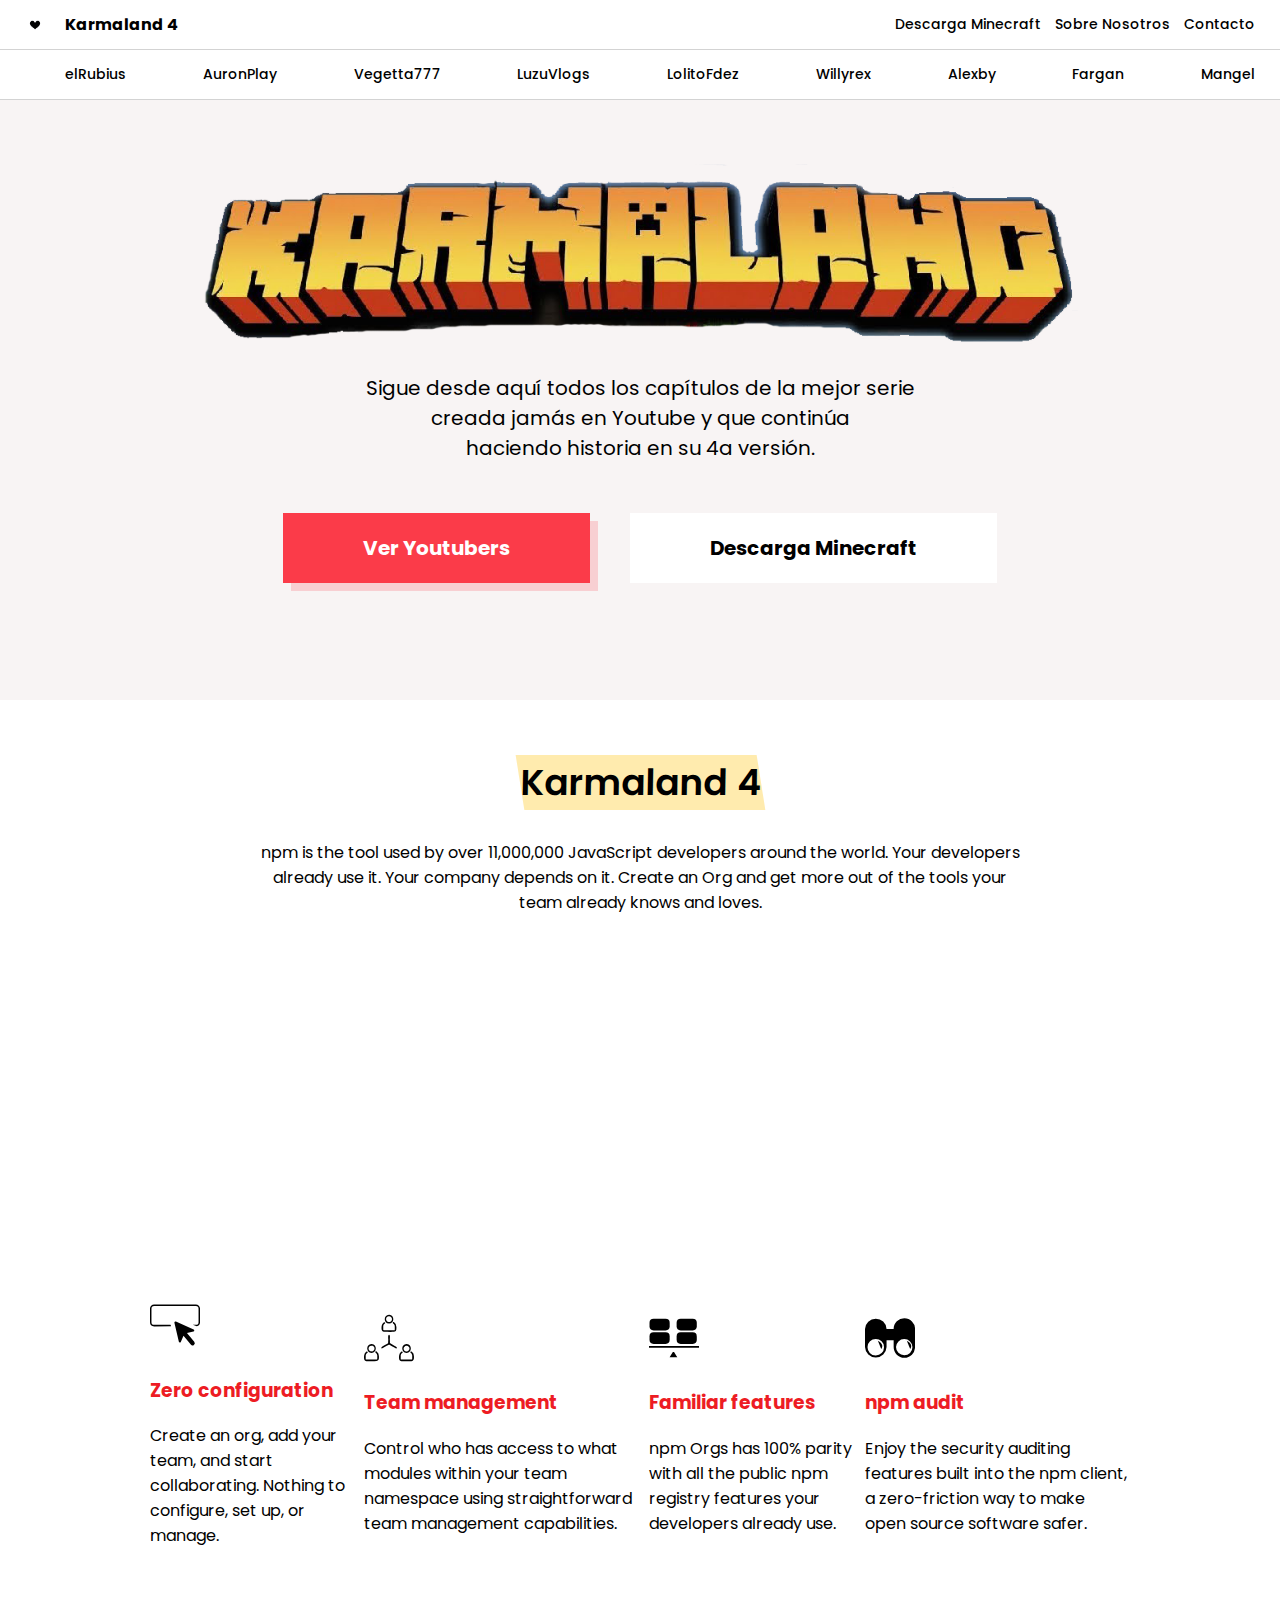
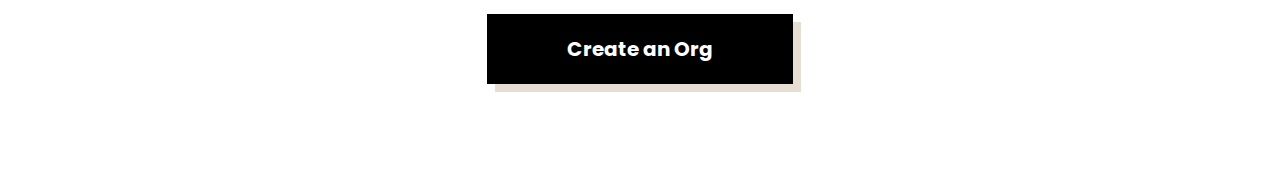
==== index.html @ 92a63b02 "creacionarchivos" ====
<!DOCTYPE html>
<html lang="en">
    <head>
        <link rel="stylesheet" href="./style.css">
        <meta charset="UTF-8">
        <title>Karmaland 4</title>
    </head>
    <body>
        <header>
            <div>
                <div>
                    <img class="blackHeart" src="./images/black-heart.png" alt="black heart">
                    <span><b> Karmaland 4 </b></span>
                </div>
                <nav>
                    <ul>
                        <li> <a href="#"> Descarga Minecraft </a> </li>
                        <li> <a href="#"> Sobre Nosotros </a> </li>
                        <li> <a href="#"> Contacto </a> </li>
                    </ul>
                </nav>
            </div>
            <div>
                <ul  id="menuintegrantes">
                    <li> <a href="#"> elRubius </a> </li>
                    <li> <a href="#"> AuronPlay </a> </li>
                    <li> <a href="#"> Vegetta777 </a> </li>
                    <li> <a href="#"> LuzuVlogs </a> </li>
                    <li> <a href="#"> LolitoFdez </a> </li>
                    <li> <a href="#"> Willyrex </a> </li>
                    <li> <a href="#"> Alexby </a> </li>
                    <li> <a href="#"> Fargan </a> </li>
                    <li> <a href="#"> Mangel </a> </li>
                 </ul>
            </div>
        </header>
        <section id="section1">
            <img class="karmaland-logo" src="./images/karmaland-titulo1.png" alt="karmaland-logo">
            <article>Sigue desde aquí todos los capítulos de la mejor serie<br> creada jamás en Youtube y que continúa<br> haciendo historia en su 4a versión.</article>
            <div>
                <a class="youtubers-btn" href="#">Ver Youtubers</a>
                <a class="descarga-btn" href="#">Descarga Minecraft</a>
             </div>
        </section>
        <section id="section2">
                <h1>Karmaland 4</h1>
                <article>npm is the tool used by over 11,000,000 JavaScript developers around the world. 
                    Your developers<br> already use it. Your company depends on it. Create an Org and get more 
                    out of the tools your<br> team already knows and loves.</article>
        </section>
        <section id="section3">
            <div>
                <div>
                    <img class="four-features" src="./images/zero-configuration.svg" alt="zero-configuration">
                    <h3>Zero configuration</h3>
                    <p>Create an org, add your team, and start collaborating. 
                        Nothing to configure, set up, or manage.</p>
                </div>
                <div>
                    <img class="four-features" src="./images/team-management.svg" alt="team-management">
                    <h3>Team management</h3>
                    <p>Control who has access to what modules within your team 
                        namespace using straightforward team management capabilities. </p>
                </div>
                <div>
                    <img class="four-features" src="./images/familiar-features.svg" alt="familiar-features">
                    <h3>Familiar features</h3>
                    <p>npm Orgs has 100% parity with all the public npm registry features
                        your developers already use. </p>
                </div>
                <div>
                    <img class="four-features" src="./images/npm-audit.svg" alt="npm-audit">
                    <h3>npm audit</h3>
                    <p>Enjoy the security auditing features built into the npm client, 
                        a zero-friction way to make open source software safer. </p>
                </div>
            </div>
            <a class="org-btn" href="#">Create an Org</a>
        </section>
    </body>
</html>
---- style.css ----
@import url('https://fonts.googleapis.com/css?family=Poppins');
@import url('https://fonts.googleapis.com/css?family=Fira+Mono&display=swap');

body {
  font-family: 'Poppins';
  margin: 0;
}

header > div {
    padding: 0 25px;
    display: flex;
    justify-content: space-between;
    align-items: center;
    border-bottom: 1px solid lightgray;
}
  
nav {
    width: 400px;
}
  
nav ul {
    list-style: none;
    display: flex;
    justify-content: space-between;
    align-items: center;
    font-size: .875rem;
    font-weight: 500;
}
  
nav a {
    text-decoration: none;
    color: black;
}

.karmaland-logo {
    width: 900px;
    margin-top: 60px;
    margin-bottom: 20px;
}

#menuintegrantes {
    width: 1200px;
    list-style: none;
    display: flex;
    justify-content: space-between;
    align-items: center;
    align-content: center;
    font-size: .875rem;
    font-weight: 500;
}

#menuintegrantes a {
    text-decoration: none;
    color: black;
}

#menuintegrantes a:hover {
    color: white;
    background-color: rgb(251, 59, 73);
    padding: 5px;
}

.blackHeart {
    width: 20px;
    margin-right: 1rem;
}


#section1 {
    height: 600px;
    display: flex;
    flex-direction: column;
    align-items: center;
    background-color: rgba(232,217,217,.3);
}

#section1 article {
    font-size: 20px;
    text-align: center;
    margin-bottom: 50px;;
}

#section1 h1 {
    font-size: 5rem;
    font-weight: 700;
}

#section1 > div {
    display: flex;
    flex-direction: row;
    align-content: space-between;
}

.youtubers-btn {
    text-decoration: none;
    background-color: rgb(251, 59, 73);
    box-shadow: rgba(251, 59, 73, 0.2) 8px 8px 0px;   
    color: white; 
    border: none;
    padding: 20px 80px;
    font-size: 1.25rem;
    font-weight: 700;
    margin-right: 40px;
}

.descarga-btn {
    text-decoration: none;   
    background-color: rgb(255, 255, 255);
    color: black; 
    border: none;
    padding: 20px 80px;
    font-size: 1.25rem;
    font-weight: 700;
}

#section2 {
    height: 600px;
    display: flex;
    flex-direction: column;
    align-items: center;
}

#section2 img {
    width: 250px;
    height: 250px;
    margin: 50px 0;
}

#section2 h1 {
    font-size: 2.25rem;
    font-weight: 600;
    background-color: rgba(255,204,53,.4);
    transform: skew(9deg,0deg);
    font-style: italic;
    margin: 55px 0 30px 0;
}

#section2 article {
    font-size: 16px;
    text-align: center;
    margin-bottom: 150px;;
}

#section3 {
    display: flex;
    flex-direction: column;
    align-items: center;
}

#section3 > div {
    display: flex;
    flex-direction: row;
    align-items: center;
    margin: 0 150px;
}

#section3 img {
    width: 50px;
    height: 50px;
}

#section3 > div > div > h3 {
    color: #ED1C24;
}

.org-btn {
    text-decoration: none;
    background-color: black;
    box-shadow: 8px 8px 0 rgba(128,83,35,.2); 
    color: white; 
    border: none;
    padding: 20px 80px;
    font-size: 1.25rem;
    font-weight: 700;
    margin-bottom: 100px;
    margin-top: 50px;
}

#player-auron {
    margin: auto;   
    width: 60%;
    padding-top: 20px;
}
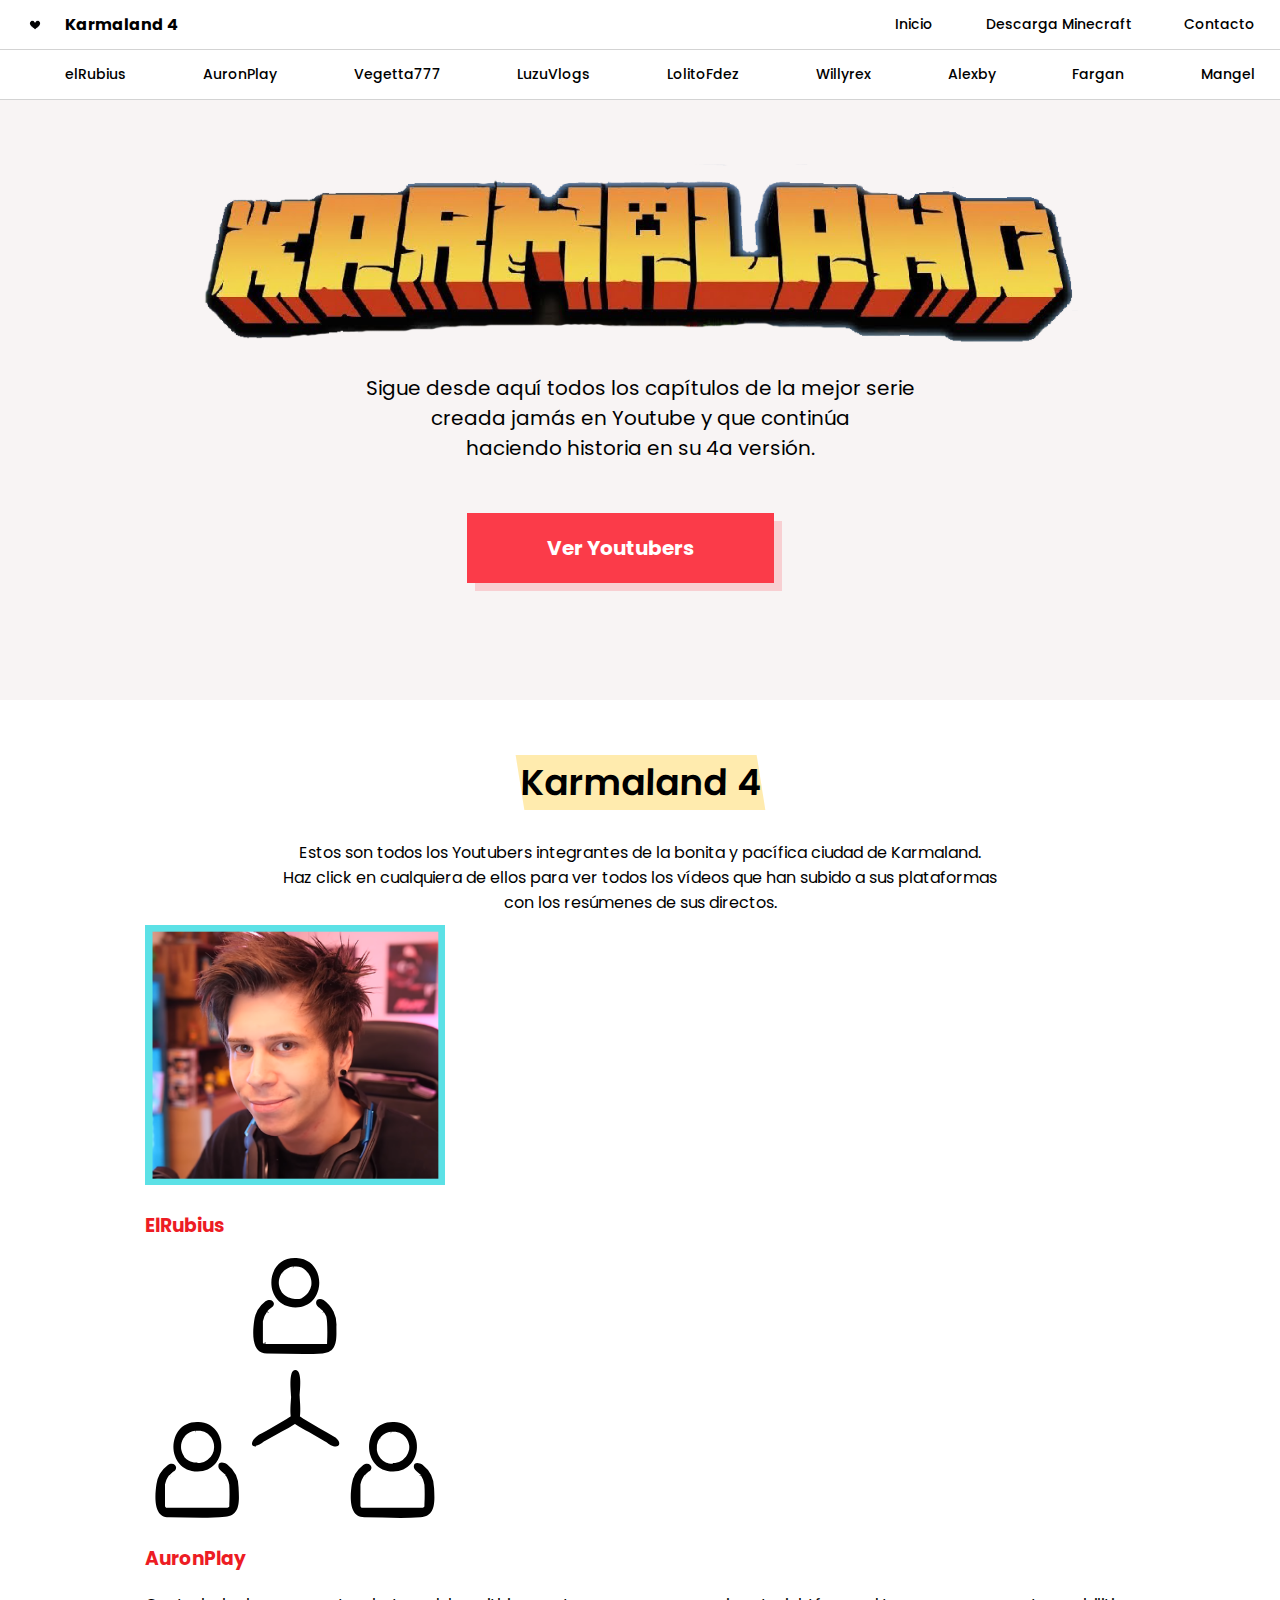
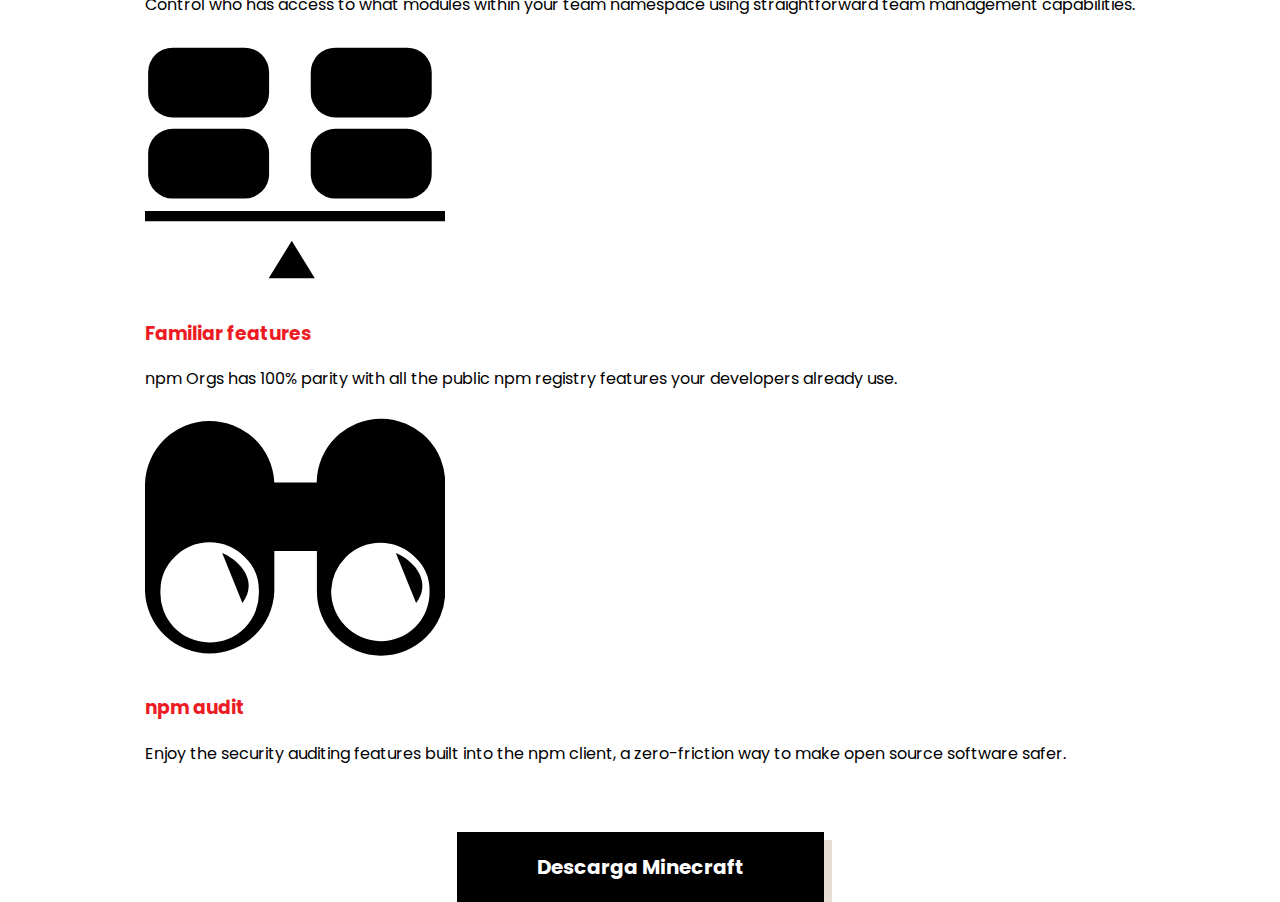
==== commit 461db543: "cambios" ====
--- a/index.html
+++ b/index.html
@@ -10,27 +10,27 @@
             <div>
                 <div>
                     <img class="blackHeart" src="./images/black-heart.png" alt="black heart">
-                    <span><b> Karmaland 4 </b></span>
+                    <span><b> Karmaland 4 </b></a></span>
                 </div>
                 <nav>
                     <ul>
-                        <li> <a href="#"> Descarga Minecraft </a> </li>
-                        <li> <a href="#"> Sobre Nosotros </a> </li>
-                        <li> <a href="#"> Contacto </a> </li>
+                        <li> <a href="./index.html"> Inicio </a> </li>
+                        <li> <a href="https://www.minecraft.net/es-es/" target="_blank"> Descarga Minecraft </a> </li>
+                        <li> <a href="./contacto.html"> Contacto </a> </li>
                     </ul>
                 </nav>
             </div>
             <div>
-                <ul  id="menuintegrantes">
-                    <li> <a href="#"> elRubius </a> </li>
-                    <li> <a href="#"> AuronPlay </a> </li>
-                    <li> <a href="#"> Vegetta777 </a> </li>
-                    <li> <a href="#"> LuzuVlogs </a> </li>
-                    <li> <a href="#"> LolitoFdez </a> </li>
-                    <li> <a href="#"> Willyrex </a> </li>
-                    <li> <a href="#"> Alexby </a> </li>
-                    <li> <a href="#"> Fargan </a> </li>
-                    <li> <a href="#"> Mangel </a> </li>
+                <ul id="menuintegrantes">
+                    <li> <a href="./elrubius.html"> elRubius </a> </li>
+                    <li> <a href="./auronplay.html"> AuronPlay </a> </li>
+                    <li> <a href="./vegetta.html"> Vegetta777 </a> </li>
+                    <li> <a href="./luzu.html"> LuzuVlogs </a> </li>
+                    <li> <a href="./lolito.html"> LolitoFdez </a> </li>
+                    <li> <a href="./willyrex.html"> Willyrex </a> </li>
+                    <li> <a href="./alexby.html"> Alexby </a> </li>
+                    <li> <a href="./fargan.html"> Fargan </a> </li>
+                    <li> <a href="./mangel.html"> Mangel </a> </li>
                  </ul>
             </div>
         </header>
@@ -38,27 +38,20 @@
             <img class="karmaland-logo" src="./images/karmaland-titulo1.png" alt="karmaland-logo">
             <article>Sigue desde aquí todos los capítulos de la mejor serie<br> creada jamás en Youtube y que continúa<br> haciendo historia en su 4a versión.</article>
             <div>
-                <a class="youtubers-btn" href="#">Ver Youtubers</a>
-                <a class="descarga-btn" href="#">Descarga Minecraft</a>
+                <a class="youtubers-btn" href="#section2">Ver Youtubers</a>
              </div>
         </section>
         <section id="section2">
-                <h1>Karmaland 4</h1>
-                <article>npm is the tool used by over 11,000,000 JavaScript developers around the world. 
-                    Your developers<br> already use it. Your company depends on it. Create an Org and get more 
-                    out of the tools your<br> team already knows and loves.</article>
-        </section>
-        <section id="section3">
+            <h1>Karmaland 4</h1>
+            <article>Estos son todos los Youtubers integrantes de la bonita y pacífica ciudad de Karmaland.<br> Haz click en cualquiera de ellos para ver todos los vídeos que han subido a sus plataformas <br> con los resúmenes de sus directos.</article>
             <div>
                 <div>
-                    <img class="four-features" src="./images/zero-configuration.svg" alt="zero-configuration">
-                    <h3>Zero configuration</h3>
-                    <p>Create an org, add your team, and start collaborating. 
-                        Nothing to configure, set up, or manage.</p>
+                    <img class="caretos" src="./images/elrubius-homepage.png" alt="elrubius-karmaland">
+                    <h3>ElRubius</h3>
                 </div>
                 <div>
                     <img class="four-features" src="./images/team-management.svg" alt="team-management">
-                    <h3>Team management</h3>
+                    <h3>AuronPlay</h3>
                     <p>Control who has access to what modules within your team 
                         namespace using straightforward team management capabilities. </p>
                 </div>
@@ -75,7 +68,7 @@
                         a zero-friction way to make open source software safer. </p>
                 </div>
             </div>
-            <a class="org-btn" href="#">Create an Org</a>
+            <a class="org-btn" href="#">Descarga Minecraft</a>
         </section>
     </body>
 </html>
--- a/style.css
+++ b/style.css
@@ -56,6 +56,12 @@
 
 #menuintegrantes a:hover {
     color: white;
+    background-color: rgb(251, 59, 73);
+    padding: 5px;
+}
+
+.selected {
+    color: white !important;
     background-color: rgb(251, 59, 73);
     padding: 5px;
 }
@@ -120,12 +126,6 @@
     align-items: center;
 }
 
-#section2 img {
-    width: 250px;
-    height: 250px;
-    margin: 50px 0;
-}
-
 #section2 h1 {
     font-size: 2.25rem;
     font-weight: 600;
@@ -138,7 +138,7 @@
 #section2 article {
     font-size: 16px;
     text-align: center;
-    margin-bottom: 150px;;
+    margin-bottom: 10px;;
 }
 
 #section3 {
@@ -148,18 +148,18 @@
 }
 
 #section3 > div {
-    display: flex;
+/*    display: flex;
     flex-direction: row;
     align-items: center;
-    margin: 0 150px;
+    margin: 0 150px;*/
 }
 
-#section3 img {
-    width: 50px;
-    height: 50px;
+#section2 img {
+    width: 300px;
+    height: 260px;
 }
 
-#section3 > div > div > h3 {
+#section2 > div > div > h3 {
     color: #ED1C24;
 }
 
@@ -176,8 +176,13 @@
     margin-top: 50px;
 }
 
-#player-auron {
+#player-embed {
     margin: auto;   
-    width: 60%;
+    width: 70%;
     padding-top: 20px;
-}+}
+
+#player-embed > div > h1 {
+    text-align: center;
+}
+
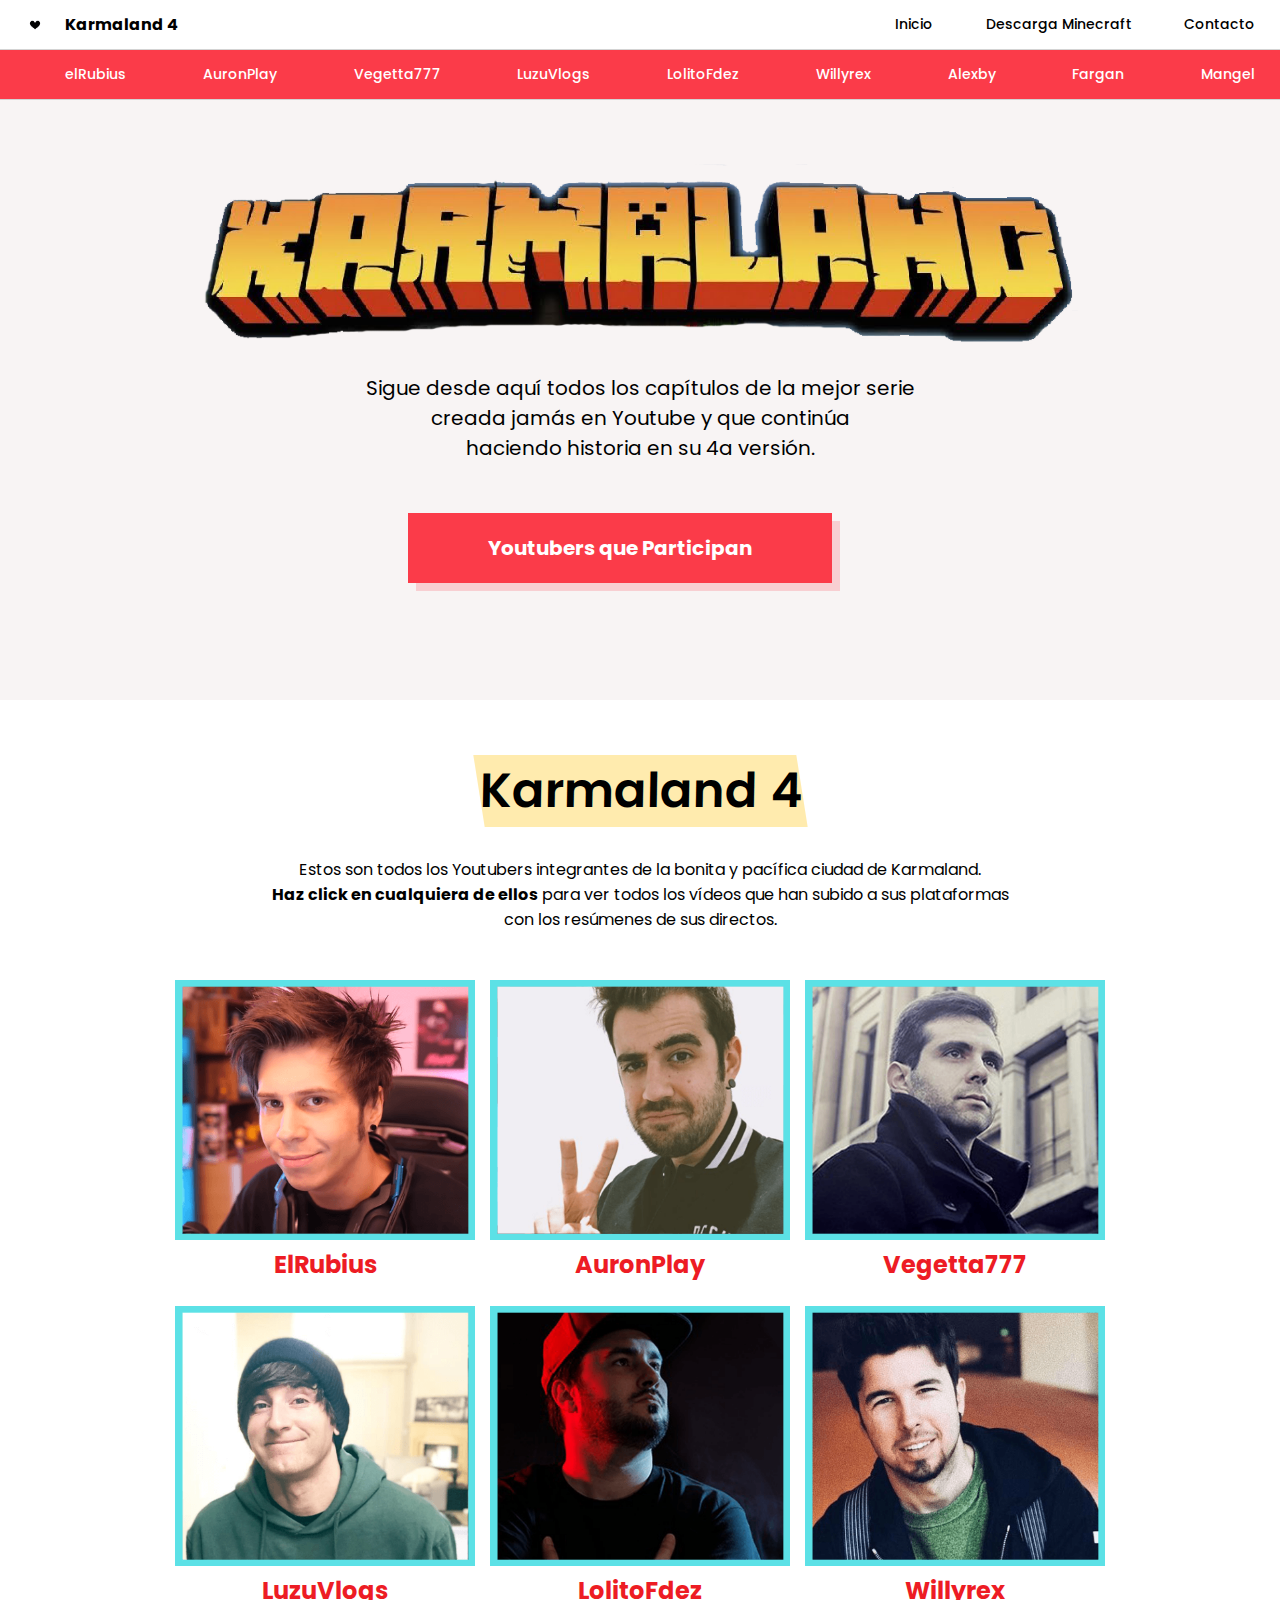
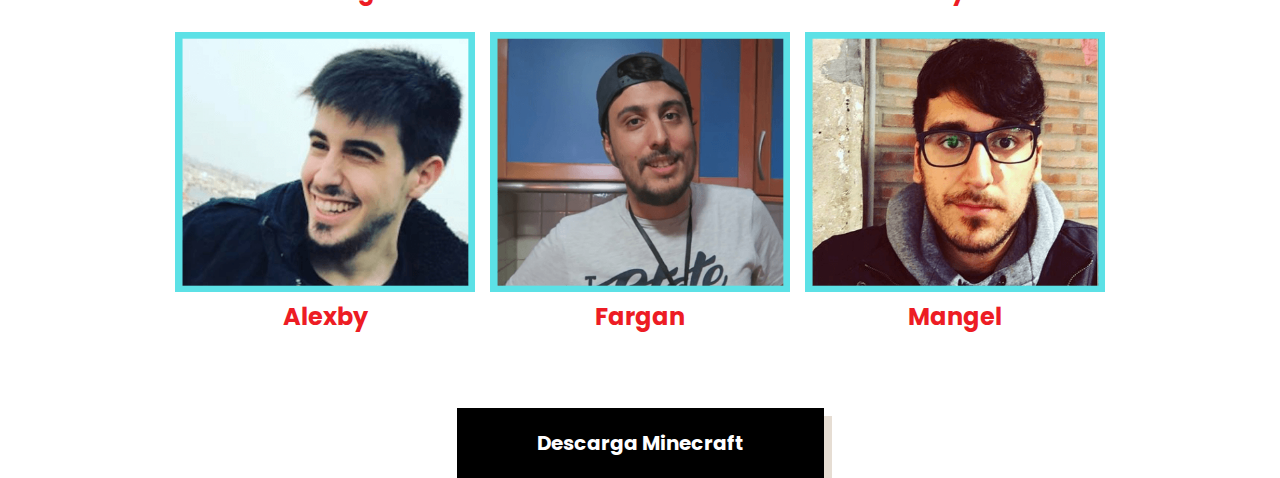
==== commit bd941a58: "mascambios" ====
--- a/index.html
+++ b/index.html
@@ -10,7 +10,7 @@
             <div>
                 <div>
                     <img class="blackHeart" src="./images/black-heart.png" alt="black heart">
-                    <span><b> Karmaland 4 </b></a></span>
+                    <span><b><a href="./index.html"> Karmaland 4 </a>	</b></span>
                 </div>
                 <nav>
                     <ul>
@@ -20,7 +20,7 @@
                     </ul>
                 </nav>
             </div>
-            <div>
+            <div id="segundomenu">
                 <ul id="menuintegrantes">
                     <li> <a href="./elrubius.html"> elRubius </a> </li>
                     <li> <a href="./auronplay.html"> AuronPlay </a> </li>
@@ -38,38 +38,72 @@
             <img class="karmaland-logo" src="./images/karmaland-titulo1.png" alt="karmaland-logo">
             <article>Sigue desde aquí todos los capítulos de la mejor serie<br> creada jamás en Youtube y que continúa<br> haciendo historia en su 4a versión.</article>
             <div>
-                <a class="youtubers-btn" href="#section2">Ver Youtubers</a>
+                <a class="youtubers-btn" href="#section2">Youtubers que Participan</a>
              </div>
         </section>
         <section id="section2">
             <h1>Karmaland 4</h1>
-            <article>Estos son todos los Youtubers integrantes de la bonita y pacífica ciudad de Karmaland.<br> Haz click en cualquiera de ellos para ver todos los vídeos que han subido a sus plataformas <br> con los resúmenes de sus directos.</article>
+            <article>Estos son todos los Youtubers integrantes de la bonita y pacífica ciudad de Karmaland.<br> <b>Haz click en cualquiera de ellos</b> para ver todos los vídeos que han subido a sus plataformas <br> con los resúmenes de sus directos.</article>
             <div>
-                <div>
-                    <img class="caretos" src="./images/elrubius-homepage.png" alt="elrubius-karmaland">
-                    <h3>ElRubius</h3>
-                </div>
-                <div>
-                    <img class="four-features" src="./images/team-management.svg" alt="team-management">
-                    <h3>AuronPlay</h3>
-                    <p>Control who has access to what modules within your team 
-                        namespace using straightforward team management capabilities. </p>
-                </div>
-                <div>
-                    <img class="four-features" src="./images/familiar-features.svg" alt="familiar-features">
-                    <h3>Familiar features</h3>
-                    <p>npm Orgs has 100% parity with all the public npm registry features
-                        your developers already use. </p>
-                </div>
-                <div>
-                    <img class="four-features" src="./images/npm-audit.svg" alt="npm-audit">
-                    <h3>npm audit</h3>
-                    <p>Enjoy the security auditing features built into the npm client, 
-                        a zero-friction way to make open source software safer. </p>
-                </div>
+            	<a href="./elrubius.html">
+	                <div>
+	                    <img class="caretos" src="./images/elrubius-homepage.png" alt="elrubius-karmaland">
+	                    <h3>ElRubius</h3>
+	                </div>
+            	</a>
+            	<a href="./auronplay.html">
+	                <div>
+	                    <img class="caretos" src="./images/auron-homepage.png" alt="auronplay-karmaland">
+	                    <h3>AuronPlay</h3>
+	                </div>
+            	</a>
+            	<a href="./vegetta.html">
+	                <div>
+	                    <img class="caretos" src="./images/vegetta-homepage.png" alt="vegetta777-karmaland">
+	                    <h3>Vegetta777</h3>
+	                </div>
+                </a>
+            	<a href="./luzu.html">
+	                <div>
+	                    <img class="caretos" src="./images/luzu-homepage.png" alt="luzuvlogs-karmaland">
+	                    <h3>LuzuVlogs</h3>
+	                </div>
+                </a>
+            	<a href="./lolito.html">
+	                <div>
+	                    <img class="caretos" src="./images/lolito-homepage.png" alt="lolito-karmaland">
+	                    <h3>LolitoFdez</h3>
+	                </div>
+                </a>
+            	<a href="./willyrex.html">
+	                <div>
+	                    <img class="caretos" src="./images/willyrex-homepage.png" alt="willyrex-karmaland">
+	                    <h3>Willyrex</h3>
+	                </div>
+                </a>
+            	<a href="./alexby.html">
+	                <div>
+	                    <img class="caretos" src="./images/alexby-homepage.png" alt="alexby-karmaland">
+	                    <h3>Alexby</h3>
+	                </div>
+                </a>
+            	<a href="./fargan.html">
+	                <div>
+	                    <img class="caretos" src="./images/fargan-homepage.png" alt="fargan-karmaland">
+	                    <h3>Fargan</h3>
+	                </div>
+                </a>
+            	<a href="./mangel.html">
+	                <div>
+	                    <img class="caretos" src="./images/mangel-homepage.png" alt="mangel-karmaland">
+	                    <h3>Mangel</h3>
+	                </div>
+                </a>
             </div>
             <a class="org-btn" href="#">Descarga Minecraft</a>
         </section>
+<!--         <section id="section3">
+        </section> -->
     </body>
 </html>
 
--- a/style.css
+++ b/style.css
@@ -12,6 +12,11 @@
     justify-content: space-between;
     align-items: center;
     border-bottom: 1px solid lightgray;
+}
+
+header div div a {
+    text-decoration: none;
+    color: black;
 }
   
 nav {
@@ -38,6 +43,10 @@
     margin-bottom: 20px;
 }
 
+#segundomenu {
+    background-color: rgb(251, 59, 73);
+}
+
 #menuintegrantes {
     width: 1200px;
     list-style: none;
@@ -51,25 +60,24 @@
 
 #menuintegrantes a {
     text-decoration: none;
-    color: black;
+    color: white;
 }
 
 #menuintegrantes a:hover {
-    color: white;
-    background-color: rgb(251, 59, 73);
-    padding: 5px;
+    background-color: #34495e;
+    padding: 15px;
 }
 
 .selected {
-    color: white !important;
-    background-color: rgb(251, 59, 73);
-    padding: 5px;
+    background-color: #34495e;
+    padding: 15px;
 }
 
 .blackHeart {
     width: 20px;
     margin-right: 1rem;
 }
+
 
 
 #section1 {
@@ -127,7 +135,7 @@
 }
 
 #section2 h1 {
-    font-size: 2.25rem;
+    font-size: 3rem;
     font-weight: 600;
     background-color: rgba(255,204,53,.4);
     transform: skew(9deg,0deg);
@@ -141,26 +149,29 @@
     margin-bottom: 10px;;
 }
 
-#section3 {
-    display: flex;
-    flex-direction: column;
-    align-items: center;
-}
-
-#section3 > div {
-/*    display: flex;
-    flex-direction: row;
-    align-items: center;
-    margin: 0 150px;*/
-}
-
 #section2 img {
     width: 300px;
     height: 260px;
 }
 
-#section2 > div > div > h3 {
+#section2 > div {
+    margin-top: 3%;
+    width: 75%;
+    display: flex;
+    flex-direction: row;
+    flex-wrap: wrap;
+    justify-content: space-evenly;
+}
+
+#section2 > div > a {
+    text-decoration: none;
+}
+
+#section2 > div > a > div > h3 {
+    font-size: 1.5rem;
     color: #ED1C24;
+    text-align: center;
+    margin-top: 0px;
 }
 
 .org-btn {
@@ -186,3 +197,10 @@
     text-align: center;
 }
 
+#section3 {
+    height: 600px;
+    background-image: url("./images/karmaland-home2.jpg");
+    background-repeat: no-repeat;
+    background-size: 100%;
+}
+
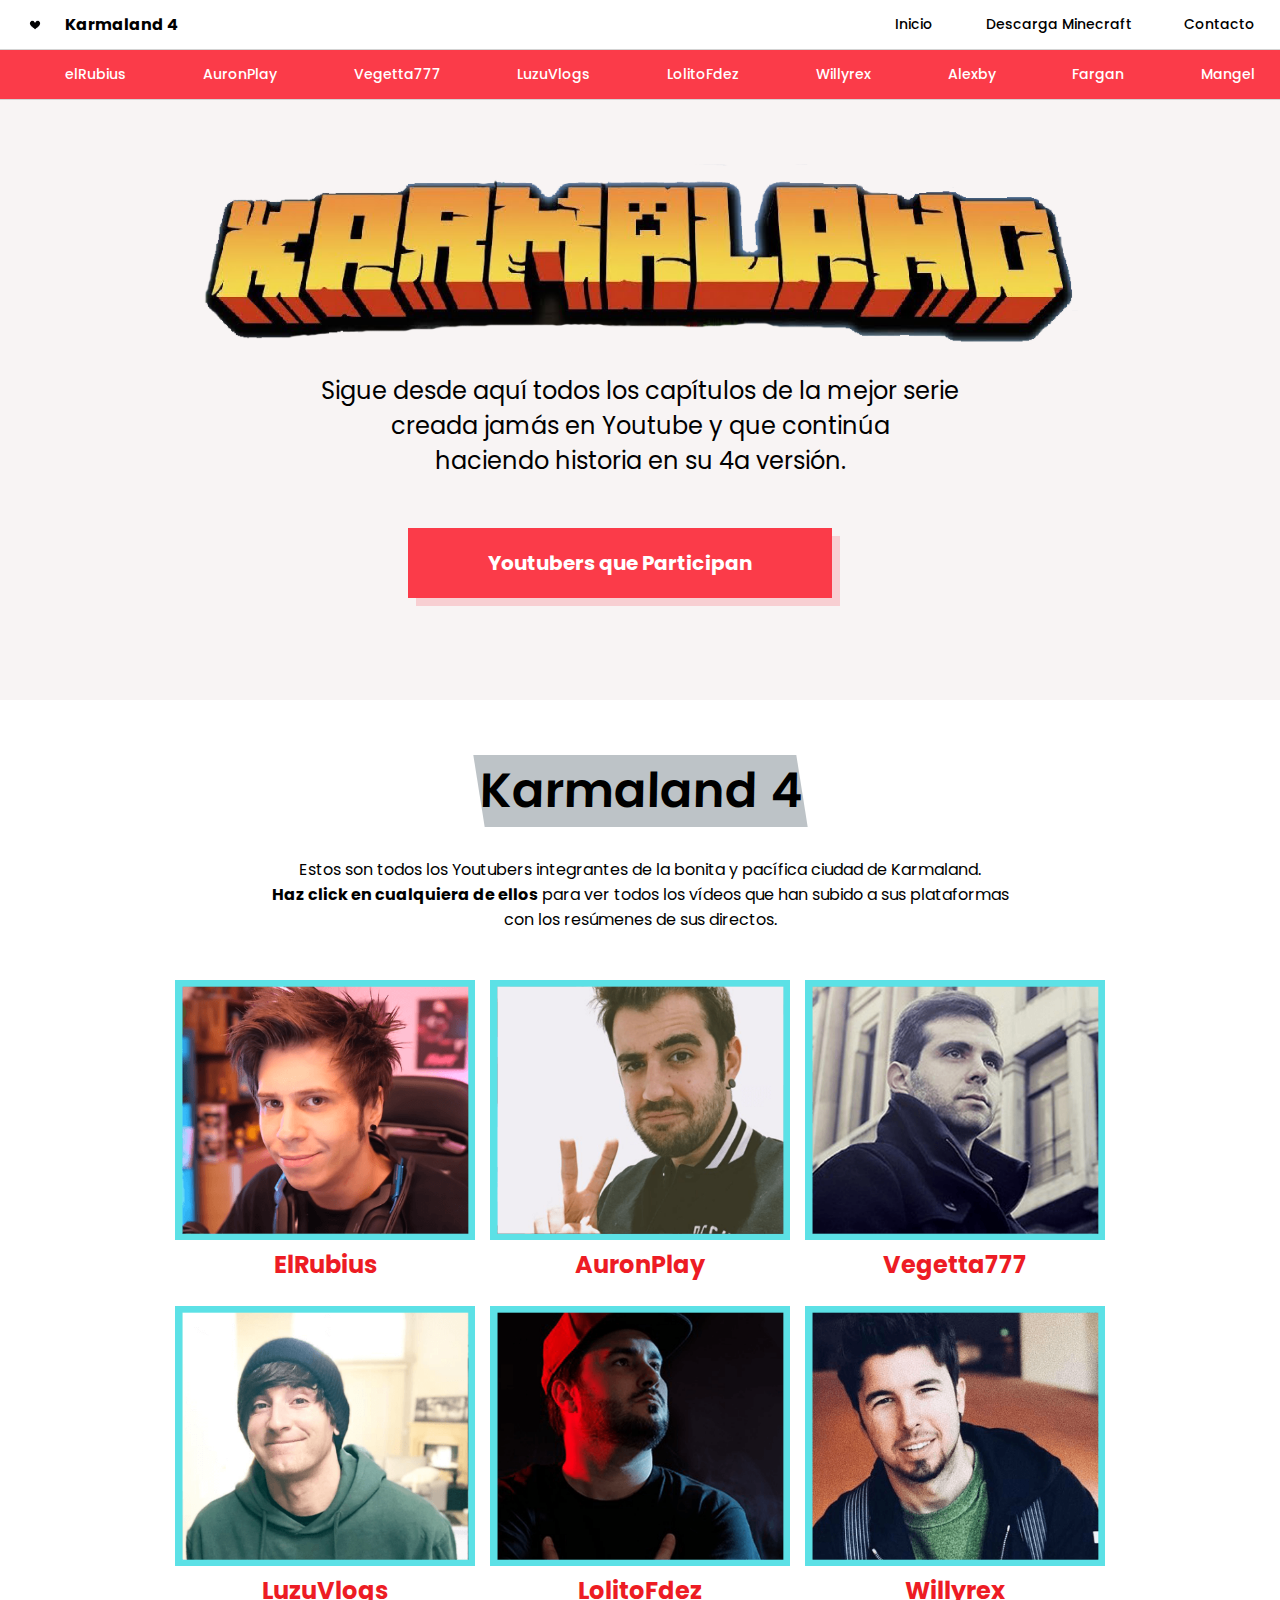
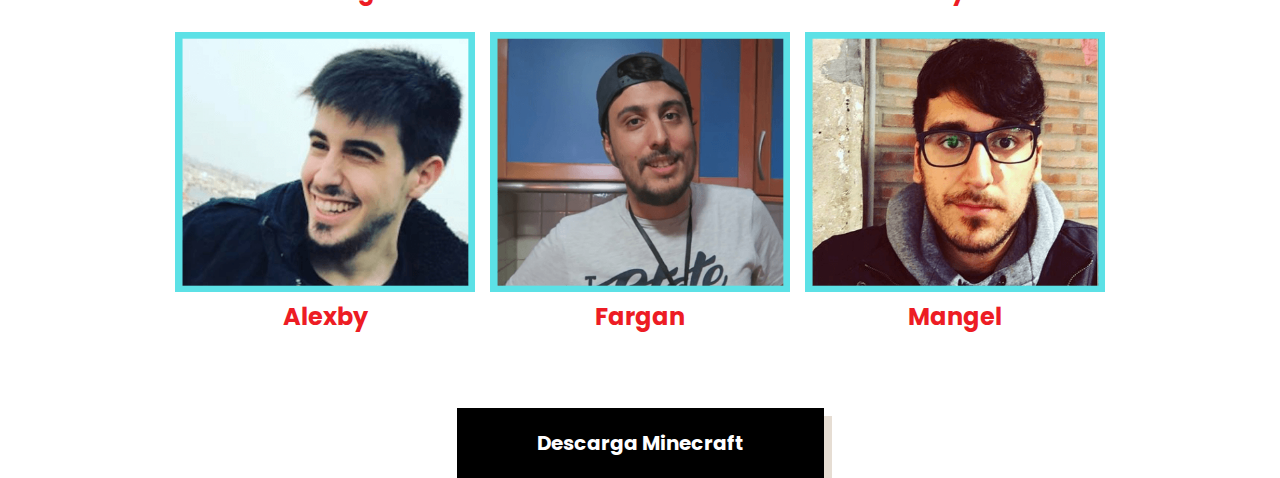
==== commit 8e6cf982: "mas cosas" ====
--- a/index.html
+++ b/index.html
@@ -105,6 +105,7 @@
 <!--         <section id="section3">
         </section> -->
     </body>
+    <script src="./script.js"></script>
 </html>
 
 
--- a/style.css
+++ b/style.css
@@ -78,8 +78,6 @@
     margin-right: 1rem;
 }
 
-
-
 #section1 {
     height: 600px;
     display: flex;
@@ -89,9 +87,11 @@
 }
 
 #section1 article {
-    font-size: 20px;
-    text-align: center;
-    margin-bottom: 50px;;
+    font-size: 1.5rem;
+    text-align: center;
+    margin-bottom: 50px;
+    margin-right:25px; 
+    margin-left:25px;
 }
 
 #section1 h1 {
@@ -137,7 +137,7 @@
 #section2 h1 {
     font-size: 3rem;
     font-weight: 600;
-    background-color: rgba(255,204,53,.4);
+    background-color: #bdc3c7;
     transform: skew(9deg,0deg);
     font-style: italic;
     margin: 55px 0 30px 0;
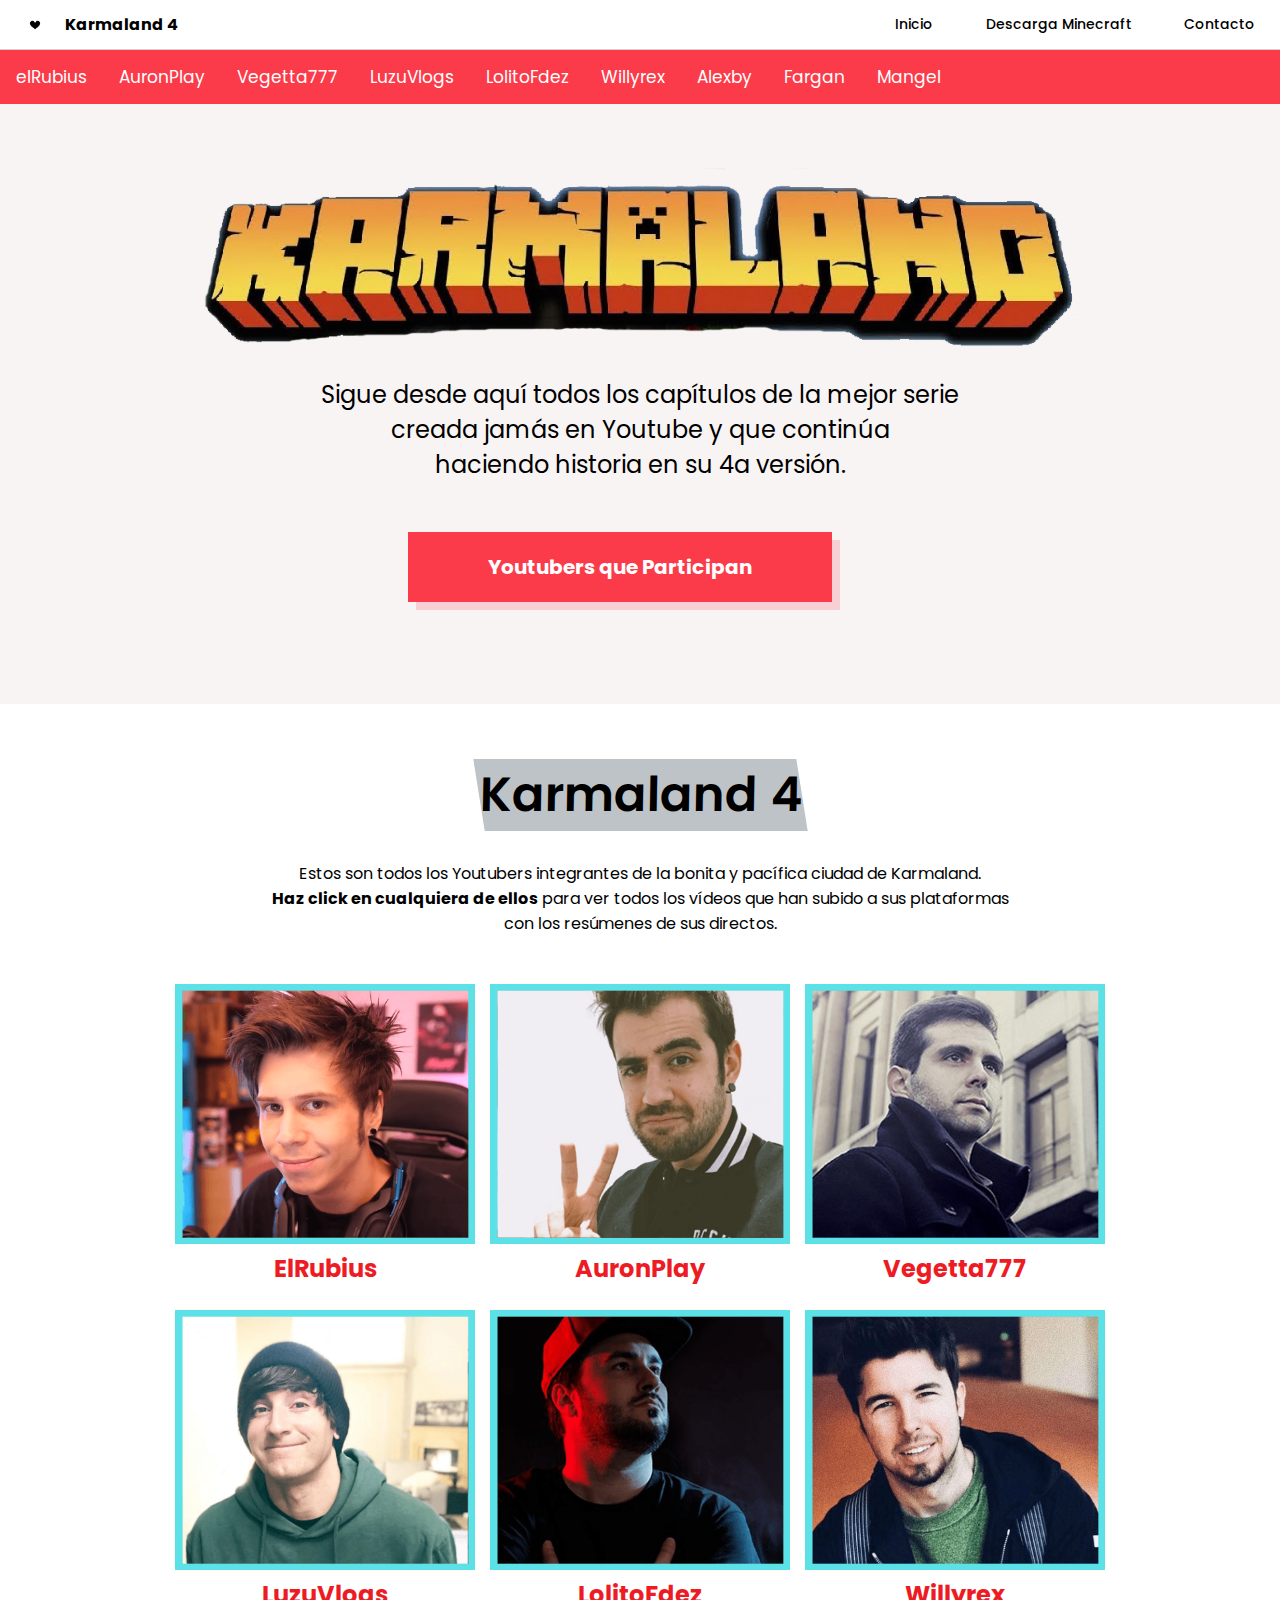
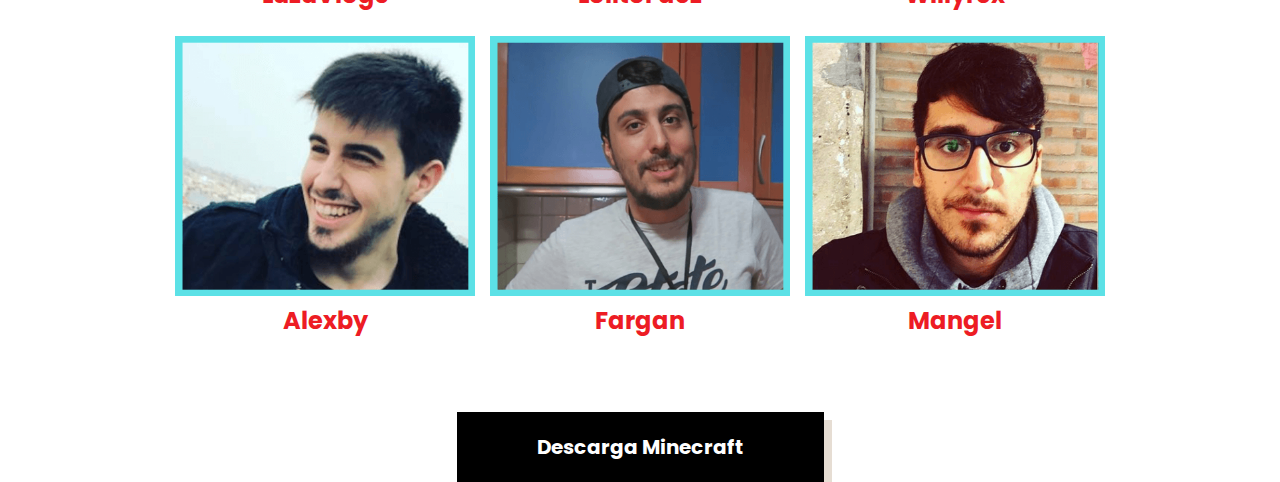
==== commit 061b4c10: "pagsyoutubers" ====
--- a/index.html
+++ b/index.html
@@ -1,13 +1,15 @@
 <!DOCTYPE html>
 <html lang="en">
     <head>
+    	<meta name="viewport" content="width=device-width, initial-scale=1">
         <link rel="stylesheet" href="./style.css">
+        <link rel="stylesheet" href="https://cdnjs.cloudflare.com/ajax/libs/font-awesome/4.7.0/css/font-awesome.min.css">
         <meta charset="UTF-8">
         <title>Karmaland 4</title>
     </head>
     <body>
         <header>
-            <div>
+            <div id="primermenu">
                 <div>
                     <img class="blackHeart" src="./images/black-heart.png" alt="black heart">
                     <span><b><a href="./index.html"> Karmaland 4 </a>	</b></span>
@@ -20,18 +22,19 @@
                     </ul>
                 </nav>
             </div>
-            <div id="segundomenu">
-                <ul id="menuintegrantes">
-                    <li> <a href="./elrubius.html"> elRubius </a> </li>
-                    <li> <a href="./auronplay.html"> AuronPlay </a> </li>
-                    <li> <a href="./vegetta.html"> Vegetta777 </a> </li>
-                    <li> <a href="./luzu.html"> LuzuVlogs </a> </li>
-                    <li> <a href="./lolito.html"> LolitoFdez </a> </li>
-                    <li> <a href="./willyrex.html"> Willyrex </a> </li>
-                    <li> <a href="./alexby.html"> Alexby </a> </li>
-                    <li> <a href="./fargan.html"> Fargan </a> </li>
-                    <li> <a href="./mangel.html"> Mangel </a> </li>
-                 </ul>
+            <div class="youtube-nav" id="segundomenu">
+                    <a href="./elrubius.html"> elRubius </a> 
+                    <a href="./auronplay.html"> AuronPlay </a> 
+                    <a href="./vegetta.html"> Vegetta777 </a> 
+                    <a href="./luzu.html"> LuzuVlogs </a> 
+                    <a href="./lolito.html"> LolitoFdez </a> 
+                    <a href="./willyrex.html"> Willyrex </a> 
+                    <a href="./alexby.html"> Alexby </a> 
+                    <a href="./fargan.html"> Fargan </a> 
+                    <a href="./mangel.html"> Mangel </a> 
+                    <a href="javascript:void(0);" class="icon" onclick="myFunction()">
+					   <i class="fa fa-bars"></i>
+					</a>
             </div>
         </header>
         <section id="section1">
@@ -105,6 +108,16 @@
 <!--         <section id="section3">
         </section> -->
     </body>
+<!--     <script type="text/javascript">
+			  function myFunction() {
+			  var x = document.getElementById("segundomenu");
+			  if (x.className === "youtube-nav") {
+			    x.className += "responsive";
+			  } else {
+			    x.className = "youtube-nav";
+			  }
+			}
+    </script> -->
     <script src="./script.js"></script>
 </html>
 
--- a/style.css
+++ b/style.css
@@ -1,12 +1,16 @@
 @import url('https://fonts.googleapis.com/css?family=Poppins');
 @import url('https://fonts.googleapis.com/css?family=Fira+Mono&display=swap');
+
+@-ms-viewport{
+  width: device-width;
+}
 
 body {
   font-family: 'Poppins';
   margin: 0;
 }
 
-header > div {
+#primermenu {
     padding: 0 25px;
     display: flex;
     justify-content: space-between;
@@ -43,34 +47,56 @@
     margin-bottom: 20px;
 }
 
-#segundomenu {
+.youtube-nav {
     background-color: rgb(251, 59, 73);
-}
-
-#menuintegrantes {
-    width: 1200px;
-    list-style: none;
-    display: flex;
-    justify-content: space-between;
-    align-items: center;
-    align-content: center;
-    font-size: .875rem;
-    font-weight: 500;
-}
-
-#menuintegrantes a {
-    text-decoration: none;
-    color: white;
-}
-
-#menuintegrantes a:hover {
+    overflow: hidden;
+}
+
+.youtube-nav a {
+  float: left;
+  display: block;
+  color: white;
+  text-align: center;
+  padding: 14px 16px;
+  text-decoration: none;
+  font-size: 17px;
+}
+
+.youtube-nav a:hover {
     background-color: #34495e;
     padding: 15px;
+}
+
+.youtube-nav .icon {
+  display: none;
 }
 
 .selected {
     background-color: #34495e;
     padding: 15px;
+}
+
+/* When the screen is less than 600 pixels wide, Show the link that contains should open and close the topnav (.icon) */
+@media screen and (max-width: 800px) {
+  .youtube-nav .icon {
+    float: right;
+    display: block;
+  }
+}
+
+/* The "responsive" class is added to the topnav with JavaScript when the user clicks on the icon. This class makes the topnav look good on small screens (display the links vertically instead of horizontally) */
+@media screen and (max-width: 800px) {
+  .youtube-nav.responsive {position: relative;}
+  .youtube-nav.responsive a.icon {
+    position: absolute;
+    right: 0;
+    top: 0;
+  }
+  .youtube-nav.responsive a {
+    float: none;
+    display: block;
+    text-align: left;
+  }
 }
 
 .blackHeart {
